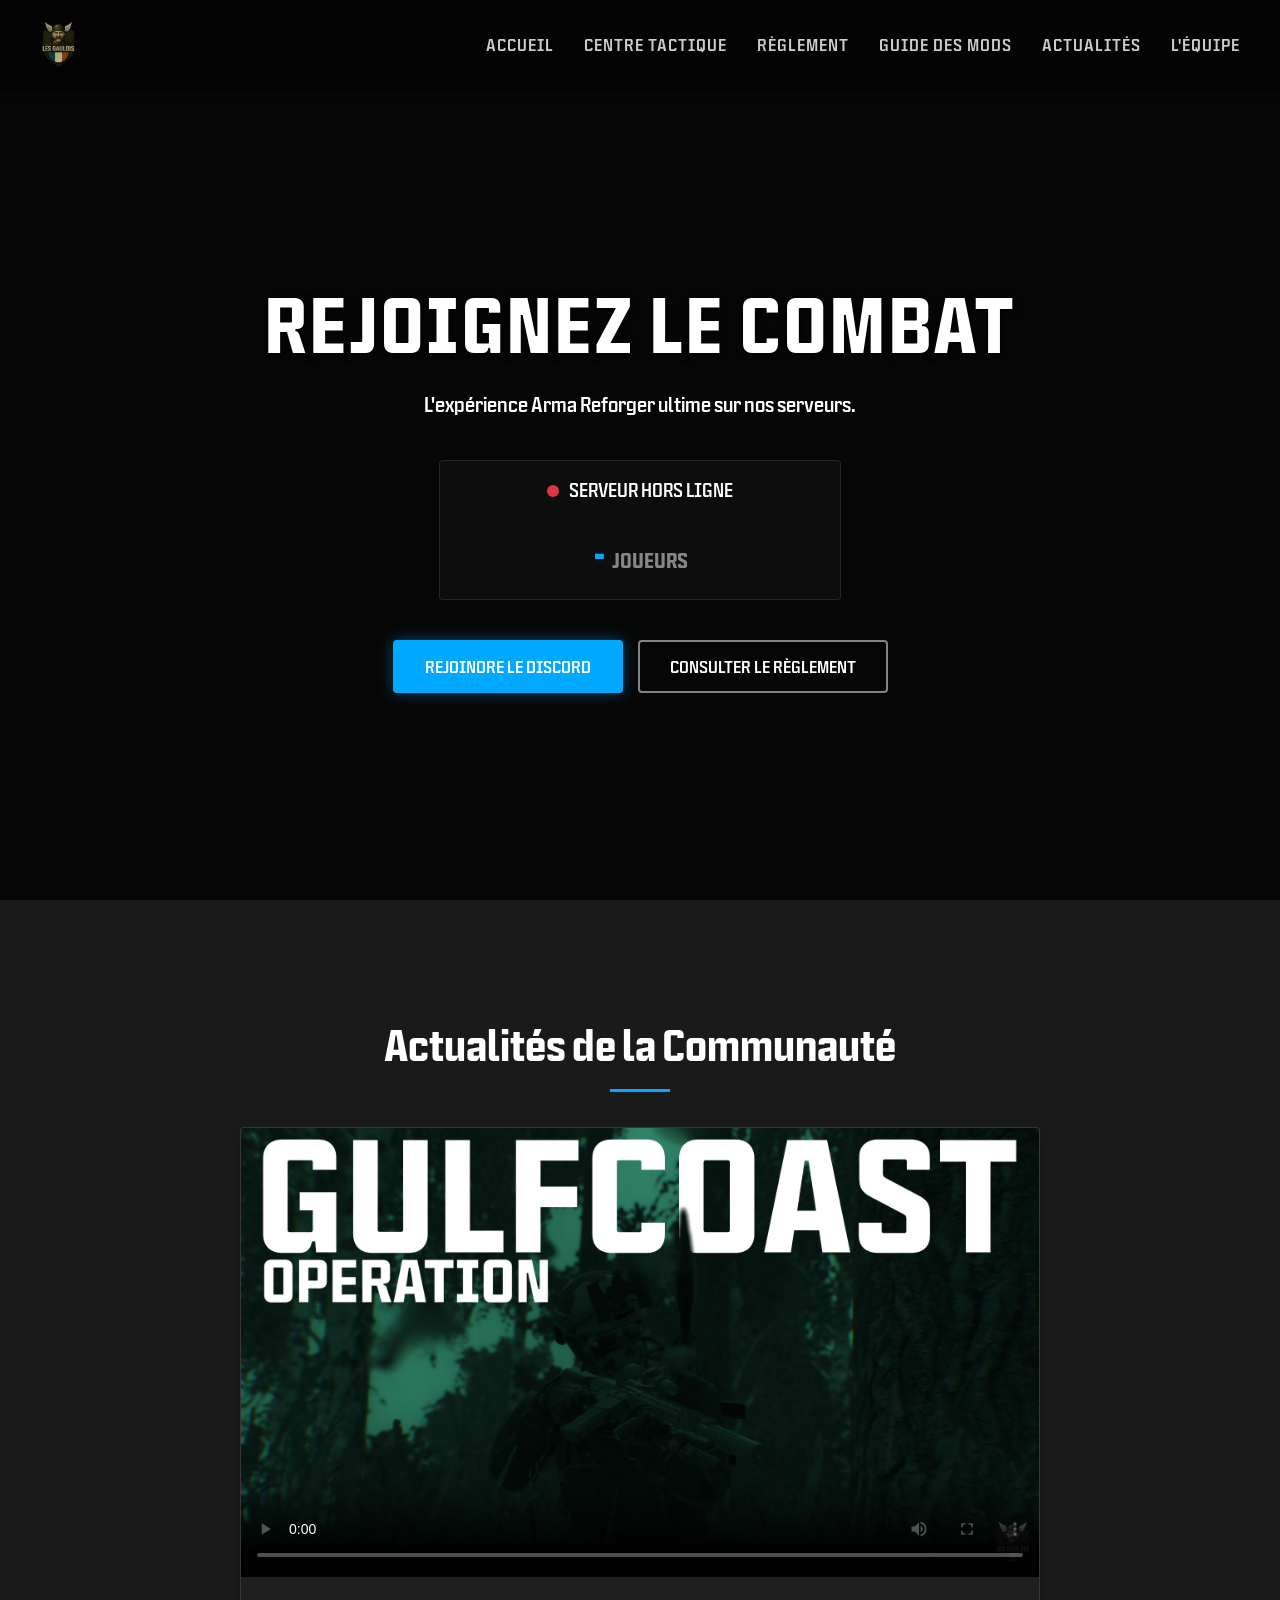
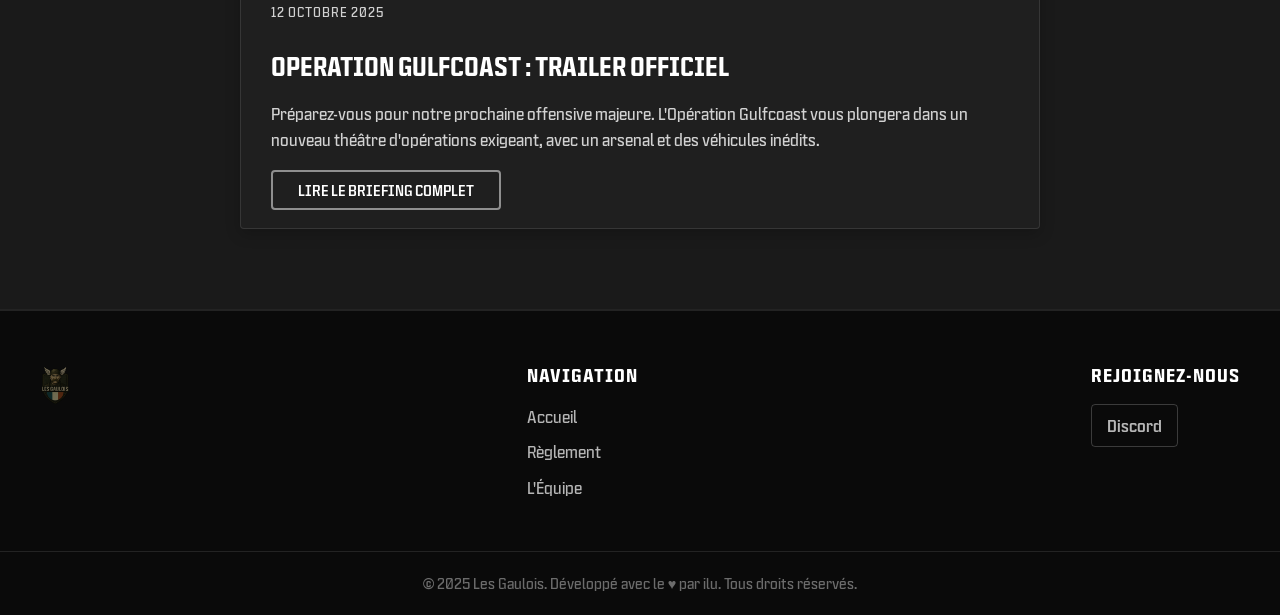
==== index.html @ 2ea382ca "feat: initialisation du site et restructuration stats" ====
<!DOCTYPE html>
<html lang="fr">
<head>
    <meta charset="UTF-8">
    <meta name="viewport" content="width=device-width, initial-scale=1.0">
    <link rel="icon" type="image/png" href="favicon.png">
    <title>Les Gaulois</title>
    <link rel="stylesheet" href="style.css">
</head>
<body class="home">

    <header class="main-header">
        <div class="container">
            <a href="index.html" class="logo">
                <img src="assets/logo.png" alt="Logo de la Communauté Arma Reforger">
            </a>
            
            <nav class="main-nav">
                <ul>
                    <li><a href="index.html">Accueil</a></li>
                    <li><a href="stats.html">Centre Tactique</a></li>
                    <li><a href="reglement.html">Règlement</a></li>
                    <li><a href="mods.html">Guide des Mods</a></li>
                    <li><a href="index.html#actualites">Actualités</a></li>
                    <li><a href="equipe.html">L'Équipe</a></li>
                </ul>
            </nav>

            <button class="hamburger-menu" aria-label="Ouvrir le menu">
                <span class="bar"></span>
                <span class="bar"></span>
                <span class="bar"></span>
            </button>
        </div>
    </header>

    <section class="hero-section">
        <video autoplay loop muted playsinline poster="assets/poster-image.jpg">
            <source src="assets/background-video.mp4" type="video/mp4">
            Votre navigateur ne supporte pas les vidéos.
        </video>

        <div class="video-overlay"></div>

        <div class="hero-content">
            <h1>REJOIGNEZ LE COMBAT</h1>
            <p class="text-medium">L'expérience Arma Reforger ultime sur nos serveurs.</p>
            
            <div class="server-status-container">
                <div class="server-status-box" style="width: 100%; max-width: 350px; margin: 0 auto; text-align: center;">
                    <div class="status-header" style="justify-content: center; border-bottom: none; margin-bottom: 5px;">
                        <span id="server-dot" class="status-dot offline"></span>
                        <h3 id="server-text" style="margin-left: 10px;">EN ATTENTE...</h3>
                    </div>
                    <div class="player-count">
                        <span id="online-players" style="color: #00A8FF;">-</span>
                        <span style="font-size: 1.2rem; color: rgba(255,255,255,0.5);"> JOUEURS</span>
                    </div>
                </div>
            </div>

            <div class="action-buttons">
                <a href="https://discord.gg/lesgaulois" target="_blank" class="btn btn-primary">Rejoindre le Discord</a>
                <a href="reglement.html" class="btn btn-secondary">Consulter le Règlement</a>
            </div>
        </div>
    </section>

    <section id="actualites" class="content-section alternate-bg">
        <div class="container">
            <h2>Actualités de la Communauté</h2>
            
            <div class="news-grid">
                <article class="news-card">
                    <div class="news-video-container">
                        <video controls poster="assets/poster-gulfcoast.png">
                            <source src="assets/trailergulf.mp4" type="video/mp4">
                            Votre navigateur ne supporte pas la lecture de vidéos.
                        </video>
                    </div>
                    <div class="news-content">
                        <p class="news-date">12 OCTOBRE 2025</p>
                        <h3>OPERATION GULFCOAST : TRAILER OFFICIEL</h3>
                        <p>Préparez-vous pour notre prochaine offensive majeure. L'Opération Gulfcoast vous plongera dans un nouveau théâtre d'opérations exigeant, avec un arsenal et des véhicules inédits.</p>
                        <a href="operation-gulfcoast.html" class="btn btn-secondary news-btn">Lire le briefing complet</a>
                    </div>
                </article>
            </div>
        </div>
    </section>

    <footer class="main-footer">
        <div class="container footer-content">
            <div class="footer-logo">
                <img src="assets/logo.png" alt="Logo Les Gaulois">
            </div>
            <div class="footer-nav">
                <h4>Navigation</h4>
                <ul>
                    <li><a href="index.html">Accueil</a></li>
                    <li><a href="reglement.html">Règlement</a></li>
                    <li><a href="equipe.html">L'Équipe</a></li>
                </ul>
            </div>
            <div class="footer-social">
                <h4>Rejoignez-nous</h4>
                <a href="https://discord.gg/lesgaulois" target="_blank" class="social-link">Discord</a>
            </div>
        </div>
        <div class="footer-copyright">
            <p>© 2025 Les Gaulois. Développé avec le &hearts; par ilu. Tous droits réservés.</p>
        </div>
    </footer>

    <script src="scripts/main.js" defer></script>

    <script>
        async function recupererStatsLive() {
            try {
                const reponse = await fetch('http://localhost:3000/api/stats');
                const data = await reponse.json();

                // On cible le sous-paquet "server"
                const serveur = data.server;

                const dot = document.getElementById('server-dot');
                const texteServeur = document.getElementById('server-text');

                if (serveur.status === "online") {
                    dot.classList.remove('offline');
                    dot.classList.add('online');
                    texteServeur.innerText = "SERVEUR EN LIGNE";
                    document.getElementById('online-players').innerText = serveur.joueursCount;
                } else {
                    dot.classList.remove('online');
                    dot.classList.add('offline');
                    texteServeur.innerText = "SERVEUR HORS LIGNE";
                    document.getElementById('online-players').innerText = "-";
                }
                
            } catch (erreur) {
                const dot = document.getElementById('server-dot');
                dot.classList.remove('online');
                dot.classList.add('offline');
                document.getElementById('server-text').innerText = "SERVEUR HORS LIGNE";
                document.getElementById('online-players').innerText = "-";
            }
        }

        setInterval(recupererStatsLive, 2000);
        recupererStatsLive();
    </script>

</body>
</html>
---- style.css ----
/*
 * ===================================================================
 * FEUILLE DE STYLE PRINCIPALE
 * PROJET : SITE WEB COMMUNAUTÉ ARMA REFORGER
 * VERSION : 1.0
 * DÉVELOPPEUR : REFORGER (Gemini)
 * ===================================================================
*/


/*
 * ===================================================================
 * 1. DECLARATION DE LA FAMILLE DE POLICES "HITMARKER TEXT"
 * ===================================================================
 * On déclare chaque poids et style de notre police pour un contrôle total.
*/

/* -- Style Normal (Regular) -- */
@font-face {
  font-family: 'HitmarkerText';
  src: url('fonts/HitmarkerText-Regular.woff2') format('woff2'),
       url('fonts/HitmarkerText-Regular.woff') format('woff');
  font-weight: 400; /* Valeur pour 'normal' */
  font-style: normal;
  font-display: swap;
}

/* -- Style Medium -- */
@font-face {
  font-family: 'HitmarkerText';
  src: url('fonts/HitmarkerText-Medium.woff2') format('woff2'),
       url('fonts/HitmarkerText-Medium.woff') format('woff');
  font-weight: 500; /* Valeur pour 'medium' */
  font-style: normal;
  font-display: swap;
}

/* -- Style Gras (Bold) -- */
@font-face {
  font-family: 'HitmarkerText';
  src: url('fonts/HitmarkerText-Bold.woff2') format('woff2'),
       url('fonts/HitmarkerText-Bold.woff') format('woff');
  font-weight: 700; /* Valeur pour 'bold' */
  font-style: normal;
  font-display: swap;
}

/* -- Style Italique -- */
@font-face {
  font-family: 'HitmarkerText';
  src: url('fonts/HitmarkerText-Italic.woff2') format('woff2'),
       url('fonts/HitmarkerText-Italic.woff') format('woff');
  font-weight: 400; /* Basé sur le poids normal */
  font-style: italic;
  font-display: swap;
}


/*
 * ===================================================================
 * 2. STYLES GÉNÉRAUX & UTILITAIRES
 * ===================================================================
 * Base pour l'ensemble du site.
*/

body {
  margin: 0;
  background-color: #121212; /* Fond sombre par défaut */
  color: #fff; /* Texte blanc par défaut */
  font-family: 'HitmarkerText', sans-serif; /* Application de notre police */
  font-weight: 400; /* Poids normal par défaut */
  line-height: 1.6; /* Hauteur de ligne pour une meilleure lisibilité */
}

/* Utilitaires : un container pour centrer et limiter la largeur du contenu */
.container {
    max-width: 1200px; /* Largeur maximale */
    margin: 0 auto; /* Centrage automatique */
    padding: 0 20px; /* Espacement de sécurité sur les côtés */
}


/*
 * ===================================================================
 * 3. EN-TÊTE PRINCIPAL (HEADER)
 * ===================================================================
 * Barre de navigation supérieure avec le logo.
*/

.main-header {
  position: absolute; /* Flotte au-dessus du contenu de la page */
  top: 0;
  left: 0;
  width: 100%;
  padding: 15px 0;
  z-index: 10; /* Priorité d'affichage élevée pour être toujours au-dessus */
  background-color: rgba(0, 0, 0, 0.4); /* Fond noir semi-transparent */
  backdrop-filter: blur(5px); /* Effet de flou sur ce qui est derrière (optionnel) */
  box-shadow: 0 2px 10px rgba(0,0,0,0.3); /* Ombre portée discrète */
}

.main-header .container {
    display: flex; /* Active Flexbox pour un alignement facile */
    justify-content: space-between; /* Espace maximal entre logo et menu (futur) */
    align-items: center; /* Alignement vertical parfait */
}

.main-header .logo img {
  height: 60px; /* Hauteur fixe du logo */
  width: auto; /* La largeur s'ajuste automatiquement */
  display: block; /* Évite les problèmes de marge sous l'image */
}


/*
 * ===================================================================
 * 4. SECTION HÉROÏQUE (VIDÉO)
 * ===================================================================
 * La première chose que les visiteurs voient.
*/

.home .hero-section {
  height: 100vh; /* Prend 100% de la hauteur de l'écran */
  width: 100%;
  position: relative; /* Référence pour le positionnement de ses enfants */
  display: flex;
  align-items: center; /* Centre le contenu verticalement */
  justify-content: center; /* Centre le contenu horizontalement */
  text-align: center;
}

.home .hero-section video {
  position: absolute;
  top: 50%;
  left: 50%;
  transform: translate(-50%, -50%); /* Technique de centrage absolu */
  min-width: 100%;
  min-height: 100%;
  width: auto;
  height: auto;
  z-index: 1; /* Couche la plus basse */
  object-fit: cover; /* S'assure que la vidéo couvre l'espace sans se déformer */
}

.home .video-overlay {
  position: absolute;
  top: 0;
  left: 0;
  width: 100%;
  height: 100%;
  background-color: rgba(0, 0, 0, 0.65); /* Filtre noir pour la lisibilité */
  z-index: 2; /* Au-dessus de la vidéo */
}

.home .hero-content {
  position: relative;
  z-index: 3; /* Au-dessus de tout le reste */
  padding: 20px;
}

.home .hero-content h1 {
  font-weight: 700; /* Utilise le fichier Bold */
  font-size: 4.5rem; /* Grande taille, relative */
  margin-bottom: 0.5rem;
  letter-spacing: 2px;
  text-shadow: 2px 2px 8px rgba(0,0,0,0.7); /* Ombre pour détacher le texte */
}

.home .hero-content p {
  font-weight: 500; /* Utilise le fichier Medium */
  font-size: 1.2rem;
  max-width: 600px;
  margin: 0 auto;
}


/*
 * ===================================================================
 * 5. ADAPTATION MOBILE (MEDIA QUERIES)
 * ===================================================================
 * Ces règles s'appliquent uniquement sur les écrans de 768px ou moins.
*/
@media (max-width: 768px) {
  .hero-content h1 {
    font-size: 2.5rem; /* Titre plus petit sur mobile */
  }
  .hero-content p {
    font-size: 1rem;
  }
  .main-header .logo img {
      height: 45px; /* Logo plus petit sur mobile */
  }
}
/*
 * ===================================================================
 * 5. STATUTS DES SERVEURS & BOUTONS D'ACTION
 * ===================================================================
*/

/* Conteneur principal pour les boîtes de statut */
.server-status-container {
  display: flex;
  justify-content: center;
  gap: 20px; /* Espace entre les boîtes */
  margin-top: 40px;
  flex-wrap: wrap; /* Permet aux boîtes de passer à la ligne sur mobile */
}

.server-status-box {
  background-color: rgba(18, 18, 18, 0.7);
  border: 1px solid rgba(255, 255, 255, 0.1);
  border-radius: 4px;
  padding: 15px 25px;
  width: 280px;
  backdrop-filter: blur(5px);
  transition: all 0.3s ease;
}

.server-status-box:hover {
    border-color: rgba(255, 255, 255, 0.4);
    transform: translateY(-3px);
}

.server-status-box .status-header {
  display: flex;
  align-items: center;
  margin-bottom: 10px;
  border-bottom: 1px solid rgba(255, 255, 255, 0.1);
  padding-bottom: 10px;
}

.server-status-box h3 {
  margin: 0 0 0 10px;
  font-size: 1.1rem;
  font-weight: 500; /* Medium */
}

.status-dot {
  width: 12px;
  height: 12px;
  border-radius: 50%;
  transition: background-color 0.5s ease;
}

.status-dot.online {
  background-color: #28a745; /* Vert tactique */
  box-shadow: 0 0 8px #28a745;
}

.status-dot.offline {
  background-color: #dc3545; /* Rouge */
}

.player-count {
  font-size: 2.5rem;
  font-weight: 700; /* Bold */
  text-align: center;
}

.player-count span {
  color: #fff;
}

/* --- Boutons d'action --- */
.action-buttons {
  margin-top: 40px;
  display: flex;
  justify-content: center;
  gap: 15px;
  flex-wrap: wrap;
}

.btn {
  font-family: 'HitmarkerText', sans-serif;
  font-weight: 500;
  text-decoration: none;
  color: #fff;
  padding: 12px 30px;
  border-radius: 4px;
  text-transform: uppercase;
  font-size: 1rem;
  transition: all 0.3s ease;
  border: 2px solid transparent;
}

.btn-primary {
  background-color: #00A8FF; /* Un bleu électrique comme couleur d'accentuation */
  box-shadow: 0 0 15px rgba(0, 168, 255, 0.4);
}

.btn-primary:hover {
  background-color: #33bbff;
  box-shadow: 0 0 25px rgba(0, 168, 255, 0.7);
  transform: translateY(-3px);
}

.btn-secondary {
  background-color: transparent;
  border-color: rgba(255, 255, 255, 0.5);
}

.btn-secondary:hover {
  background-color: #fff;
  color: #121212;
  border-color: #fff;
}
/*
 * ===================================================================
 * 6. NAVIGATION PRINCIPALE
 * ===================================================================
*/
.main-nav ul {
  margin: 0;
  padding: 0;
  list-style: none; /* Retire les puces */
  display: flex;
  gap: 30px; /* Espace entre les liens */
}

.main-nav a {
  color: rgba(255, 255, 255, 0.8);
  text-decoration: none;
  font-weight: 500; /* Medium */
  font-size: 1rem;
  text-transform: uppercase;
  letter-spacing: 1px;
  position: relative;
  padding: 5px 0;
  transition: color 0.3s ease;
}

.main-nav a:hover {
  color: #fff;
}

/* Soulignage animé au survol */
.main-nav a::after {
  content: '';
  position: absolute;
  bottom: 0;
  left: 0;
  width: 100%;
  height: 2px;
  background-color: #00A8FF;
  transform: scaleX(0);
  transform-origin: right;
  transition: transform 0.4s cubic-bezier(0.19, 1, 0.22, 1);
}

.main-nav a:hover::after {
  transform: scaleX(1);
  transform-origin: left;
}

/*
 * ===================================================================
 * 7. SECTIONS DE CONTENU
 * ===================================================================
*/
.content-section {
  padding: 80px 0;
  position: relative;
  z-index: 5; /* Priorité d'affichage moyenne, suffisante pour passer au-dessus de la vidéo */
  background-color: #121212; /* On s'assure qu'elle a un fond opaque */
}
.alternate-bg {
    background-color: #1a1a1a; /* On ré-applique le fond alternatif pour la section actualités */
}

.content-section h2 {
  font-size: 2.5rem;
  text-align: center;
  margin-bottom: 50px;
  position: relative;
}

/* Ligne décorative sous les titres de section */
.content-section h2::after {
    content: '';
    position: absolute;
    bottom: -15px;
    left: 50%;
    transform: translateX(-50%);
    width: 60px;
    height: 3px;
    background-color: #00A8FF;
}

/* Fond alternatif pour rythmer la page */
.alternate-bg {
  background-color: #1a1a1a;
}

/* Comportement de défilement fluide */
html {
    scroll-behavior: smooth;
}
/*
 * ===================================================================
 * 8. STYLES SPÉCIFIQUES AU RÈGLEMENT
 * ===================================================================
*/
.last-updated {
  text-align: center;
  margin-bottom: 40px;
  color: rgba(255, 255, 255, 0.5);
  font-style: italic;
}

.rules-container {
  max-width: 900px; /* Conteneur plus étroit pour la lecture */
  margin: 0 auto;
  text-align: left;
}

.rule-category {
  background-color: rgba(255, 255, 255, 0.03);
  border-left: 4px solid #00A8FF;
  padding: 20px 30px;
  margin-bottom: 30px;
}

.rule-category h3 {
  margin-top: 0;
  margin-bottom: 15px;
  font-weight: 700;
  color: #00A8FF;
}

.rule-category ul, .rule-category ol {
  padding-left: 20px;
}

.rule-category li {
  margin-bottom: 10px;
}

.disclaimer {
  margin-top: 20px;
  padding: 15px;
  background-color: rgba(220, 53, 69, 0.1); /* Fond rouge très léger */
  border: 1px solid rgba(220, 53, 69, 0.4);
  border-radius: 4px;
  font-weight: 500;
}
/*
 * ===================================================================
 * 9. STYLES SPÉCIFIQUES AUX ACTUALITÉS
 * ===================================================================
*/
.news-grid {
  display: grid;
  grid-template-columns: 1fr; /* Une seule colonne pour l'instant */
  gap: 30px;
  max-width: 800px;
  margin: 0 auto;
}

.news-card {
  background-color: #1f1f1f;
  border: 1px solid rgba(255, 255, 255, 0.1);
  border-radius: 4px;
  overflow: hidden; /* Pour que la vidéo respecte les coins arrondis */
  box-shadow: 0 5px 15px rgba(0,0,0,0.2);
  transition: transform 0.3s ease, box-shadow 0.3s ease;
}

.news-card:hover {
    transform: translateY(-5px);
    box-shadow: 0 8px 25px rgba(0,0,0,0.3);
}

.news-video-container video {
  width: 100%;
  display: block; /* Supprime l'espace blanc sous la vidéo */
}

.news-content {
  padding: 25px 30px;
  text-align: left;
}

.news-date {
  font-size: 0.8rem;
  font-weight: 500;
  color: rgba(255, 255, 255, 0.5);
  margin: 0 0 10px 0;
  text-transform: uppercase;
  letter-spacing: 1px;
}

.news-card h3 {
  margin: 0 0 15px 0;
  font-size: 1.5rem;
  color: #fff;
}

.news-card p {
  margin: 0 0 25px 0;
  color: rgba(255, 255, 255, 0.8);
  font-weight: 400; /* Regular */
}

.news-btn {
    /* Style optionnel si vous voulez qu'il soit différent des autres */
    padding: 10px 25px;
    font-size: 0.9rem;
}
/*
 * ===================================================================
 * 10. STYLES SPÉCIFIQUES À L'ÉQUIPE
 * ===================================================================
*/
.team-grid {
    display: grid;
    /* Crée 1 à 4 colonnes selon l'espace disponible */
    grid-template-columns: repeat(auto-fit, minmax(280px, 1fr));
    gap: 25px; /* Espace entre les cartes */
    max-width: 1200px;
    margin: 0 auto;
}

.team-member-card {
    background-color: #1a1a1a;
    border: 1px solid rgba(255, 255, 255, 0.1);
    padding: 25px;
    text-align: center;
    transition: all 0.3s ease;
}

.team-member-card:hover {
    background-color: #222;
    border-color: #00A8FF;
}

.member-role {
    display: block;
    font-size: 0.9rem;
    font-weight: 500;
    color: rgba(255, 255, 255, 0.6);
    text-transform: uppercase;
    letter-spacing: 1px;
    margin-bottom: 10px;
}

.member-name {
    font-size: 1.5rem;
    font-weight: 700;
    margin: 0;
}

/* Style spécifique pour la haute direction */
.founder, .manager, .com-manager {
    border-top: 3px solid #00A8FF;
}

/* --- Section des administrateurs --- */

.admin-section-title {
    text-align: center;
    font-weight: 500;
    text-transform: uppercase;
    letter-spacing: 2px;
    margin: 70px 0 30px 0;
    color: rgba(255, 255, 255, 0.7);
}

.admin-grid {
    grid-template-columns: repeat(auto-fit, minmax(350px, 1fr));
}

.team-member-card.admin {
    text-align: left;
    background: repeating-linear-gradient(
        45deg,
        #1a1a1a,
        #1a1a1a 10px,
        #1c1c1c 10px,
        #1c1c1c 20px
    ); /* Fond subtilement hachuré */
}

.member-name-list {
    font-size: 1.1rem;
    font-weight: 400;
    color: rgba(255, 255, 255, 0.9);
    line-height: 1.8;
    margin: 0;
}
/*
 * ===================================================================
 * 12. SYSTÈME D'ONGLETS POUR RÈGLEMENT
 * ===================================================================
*/
.common-protocol {
    border-left-color: #f0ad4e; /* Orange pour les règles communes */
    text-align: left;
    max-width: 900px;
    margin: 40px auto;
}
.common-protocol h3 {
    color: #f0ad4e;
}

.rules-tabs {
  text-align: center;
  margin-bottom: 30px;
}

.tab-link {
  font-family: 'HitmarkerText', sans-serif;
  background: none;
  border: 2px solid rgba(255, 255, 255, 0.4);
  color: rgba(255, 255, 255, 0.7);
  padding: 10px 25px;
  margin: 0 5px;
  cursor: pointer;
  font-size: 1rem;
  font-weight: 500;
  text-transform: uppercase;
  transition: all 0.3s ease;
}

.tab-link:hover {
  background-color: rgba(0, 168, 255, 0.2);
  color: #fff;
}

.tab-link.active {
  background-color: #00A8FF;
  border-color: #00A8FF;
  color: #fff;
  box-shadow: 0 0 15px rgba(0, 168, 255, 0.5);
}

.rules-content {
  display: none; /* Cacher tous les contenus par défaut */
  animation: fadeIn 0.5s ease;
}

.rules-content.active {
  display: block; /* Afficher uniquement le contenu actif */
}

@keyframes fadeIn {
  from { opacity: 0; transform: translateY(10px); }
  to { opacity: 1; transform: translateY(0); }
}  
/*
 * ===================================================================
 * 13 (v2). CORRECTIF DÉFINITIF POUR BANNIÈRES D'ARTICLES
 * ===================================================================
*/

/* Étape 1 : On s'assure que le header est le conteneur de référence */
.article-header {
    min-height: 1vh; /* On utilise min-height pour plus de flexibilité */
    height: auto; /* La hauteur s'adaptera au contenu */
    padding-top: 100px; /* On ajoute un espacement conséquent en haut */
    padding-bottom: 10px; /* On ajoute un peu d'espace en bas */
    position: relative;
    display: flex;
    align-items: center;
    justify-content: center;
    text-align: center;
    background-size: cover;
    background-position: center;
    background-attachment: fixed;
}

/* Étape 2 : L'overlay est un enfant direct, positionné à l'arrière-plan */
.article-header .video-overlay {
    position: absolute;
    top: 0;
    left: 0;
    width: 100%;
    height: 100%;
    z-index: 1; /* Il est à la couche 1 (la plus basse) */
}

/* Étape 3 : Le conteneur du texte est aussi un enfant direct, positionné AU-DESSUS */
.article-header .container {
    position: relative; /* Essentiel pour que z-index fonctionne */
    z-index: 2; /* Il est à la couche 2, donc au-dessus de l'overlay */
}
/*
 * ===================================================================
 * 14. MISE À JOUR DE LA PAGE ÉQUIPE
 * ===================================================================
*/

.team-intro {
    display: flex; /* Aligne l'image et le texte côte à côte */
    align-items: center; /* Centre verticalement */
    gap: 40px; /* Espace entre l'image et le texte */
    margin-bottom: 80px; /* Espace avant la liste du staff */
    background-color: #1a1a1a;
    border: 1px solid rgba(255, 255, 255, 0.05);
    padding: 30px;
}

.team-intro img {
    max-width: 40%; /* L'image prend 40% de la largeur */
    height: auto;
    object-fit: cover;
    border: 1px solid rgba(255, 255, 255, 0.1);
}

.team-intro .intro-text {
    flex: 1; /* Le texte prend le reste de l'espace disponible */
}

.team-intro .intro-text p {
    font-size: 1.2rem;
    font-weight: 400; /* Regular */
    line-height: 1.8;
    color: rgba(255, 255, 255, 0.8);
    margin: 0;
}

/* --- Adaptation pour les écrans plus petits --- */
@media (max-width: 992px) {
    .team-intro {
        flex-direction: column; /* Passe en mode colonne sur mobile */
    }
    .team-intro img {
        max-width: 100%; /* L'image prend toute la largeur */
    }
}
.no-top-padding h2 {
  margin-top: 0;
}
/*
 * ===================================================================
 * 16. PIED DE PAGE (FOOTER)
 * ===================================================================
*/

.main-footer {
    background-color: #0a0a0a; /* Un noir un peu plus profond */
    padding: 50px 0 20px 0;
    border-top: 2px solid rgba(255, 255, 255, 0.1);
    color: rgba(255, 255, 255, 0.7);
}

.footer-content {
    display: flex;
    justify-content: space-between;
    gap: 40px;
    margin-bottom: 40px;
    flex-wrap: wrap; /* Permet de passer en colonne sur mobile */
}

.footer-logo img {
    height: 50px;
    opacity: 0.6;
}

.main-footer h4 {
    font-size: 1.1rem;
    font-weight: 700;
    color: #fff;
    margin: 0 0 15px 0;
    text-transform: uppercase;
    letter-spacing: 1px;
}

.footer-nav ul {
    list-style: none;
    padding: 0;
    margin: 0;
}

.footer-nav li {
    margin-bottom: 10px;
}

.footer-nav a, .social-link {
    color: rgba(255, 255, 255, 0.7);
    text-decoration: none;
    transition: color 0.3s ease;
}

.footer-nav a:hover, .social-link:hover {
    color: #00A8FF;
}

.social-link {
    display: inline-block;
    padding: 8px 15px;
    border: 1px solid rgba(255, 255, 255, 0.2);
    border-radius: 4px;
    font-weight: 500;
}

.footer-copyright {
    text-align: center;
    border-top: 1px solid rgba(255, 255, 255, 0.1);
    padding-top: 20px;
}

.footer-copyright p {
    margin: 0;
    font-size: 0.9rem;
    color: rgba(255, 255, 255, 0.4);
}
/*
 * ===================================================================
 * 17. MENU HAMBURGER & RESPONSIVE NAVIGATION
 * ===================================================================
*/

.hamburger-menu {
    display: none; /* Caché par défaut sur grand écran */
    background: none;
    border: none;
    cursor: pointer;
    padding: 10px;
    z-index: 1000;
}

.hamburger-menu .bar {
    display: block;
    width: 25px;
    height: 3px;
    margin: 5px auto;
    background-color: #fff;
    transition: all 0.3s ease-in-out;
}

/* On applique ces styles sur les écrans de 768px ou moins */
@media (max-width: 768px) {
    .main-nav ul {
        /* On transforme le menu en un bloc vertical */
        position: absolute;
        top: 80px; /* Hauteur de votre header */
        left: 0;
        width: 100%;
        background-color: #121212;
        flex-direction: column;
        align-items: center;
        padding: 20px 0;

        /* On le cache en dehors de l'écran par défaut */
        transform: translateY(-120%);
        transition: transform 0.4s ease-in-out;
    }

    /* Quand le menu est ouvert, on le fait apparaître */
    .main-nav.is-open ul {
        transform: translateY(0);
    }

    .main-nav a {
        font-size: 1.2rem;
        padding: 15px 0;
    }

    /* On cache le menu horizontal */
    .main-nav {
        order: 3; /* Change l'ordre pour le flexbox */
    }

    /* On affiche le bouton hamburger */
    .hamburger-menu {
        display: block;
        order: 2;
    }

    /* Animation du hamburger en croix (X) quand il est actif */
    .hamburger-menu.is-active .bar:nth-child(2) {
        opacity: 0;
    }
    .hamburger-menu.is-active .bar:nth-child(1) {
        transform: translateY(8px) rotate(45deg);
    }
    .hamburger-menu.is-active .bar:nth-child(3) {
        transform: translateY(-8px) rotate(-45deg);
    }
}
/*
 * ===================================================================
 * 18. PAGE GUIDE DES MODS
 * ===================================================================
*/
.workshop-cta {
    text-align: center;
    background-color: #1a1a1a;
    padding: 40px;
    margin: 40px 0 60px 0;
    border: 1px solid rgba(255, 255, 255, 0.1);
}

.workshop-cta h2 {
    margin-top: 0;
}

.btn-large {
    padding: 15px 40px;
    font-size: 1.2rem;
    font-weight: 700;
    margin: 20px 0;
}

.small-text {
    font-size: 0.9rem;
    color: rgba(255, 255, 255, 0.5);
    margin-top: 10px;
}

.accordion-item {
    border-bottom: 1px solid rgba(255, 255, 255, 0.1);
}

.accordion-header {
    font-family: 'HitmarkerText', sans-serif;
    background: none;
    border: none;
    color: #fff;
    width: 100%;
    text-align: left;
    padding: 20px;
    font-size: 1.3rem;
    font-weight: 500;
    cursor: pointer;
    transition: background-color 0.3s ease;
    position: relative;
}

.accordion-header::after {
    content: '+';
    position: absolute;
    right: 20px;
    font-size: 2rem;
    color: #00A8FF;
    transition: transform 0.3s ease;
}

.accordion-header.active::after {
    transform: rotate(45deg);
}

.accordion-item:hover .accordion-header {
    background-color: #1f1f1f;
}

.accordion-content {
    max-height: 0;
    overflow: hidden;
    transition: max-height 0.4s ease-out, padding 0.4s ease-out;
    background-color: #111;
}

.accordion-content ul {
    padding: 20px 40px;
    margin: 0;
    list-style-type: square;
}
.accordion-content li {
    margin-bottom: 10px;
}
.accordion-content p {
    padding: 20px 40px 0 40px;
    margin-top: 0;
}
/*
 * ===================================================================
 * 20. PAGE ANIMÉE "OPERATION GULFCOAST"
 * ===================================================================
*/
.briefing-terminal {
    background-color: #0c0c0c;
    padding: 100px 0;
    font-family: 'Courier New', Courier, monospace; /* Police de terminal */
}

.briefing-terminal pre {
    margin: 0;
    white-space: pre-wrap; /* Permet le retour à la ligne */
    word-wrap: break-word;
}

.briefing-terminal code {
    color: #00ff41; /* Vert phosphore */
    font-size: 1.1rem;
    line-height: 1.8;
    text-shadow: 0 0 5px rgba(0, 255, 65, 0.5);
}

/* Le curseur qui clignote, géré par la librairie JS */
.typed-cursor {
    opacity: 1;
    animation: blink 0.7s infinite;
}
@keyframes blink {
    0% { opacity: 1; }
    50% { opacity: 0; }
    100% { opacity: 1; }
}

/* --- Styles pour la liste des nouveautés --- */
.asset-debrief {
    padding-top: 60px;
}
.vehicle-grid {
    display: grid;
    grid-template-columns: 1fr 1fr;
    gap: 30px;
    margin: 40px 0;
}
.faction-column h4 {
    font-size: 1.5rem;
    padding-bottom: 10px;
    margin-bottom: 20px;
    border-bottom: 2px solid;
}
.faction-column.nato h4 { border-color: #00A8FF; color: #00A8FF; }
.faction-column.ussr h4 { border-color: #dc3545; color: #dc3545; }
.faction-column ul { list-style: none; padding: 0; }
.faction-column li {
    background-color: #1f1f1f;
    padding: 10px 15px;
    margin-bottom: 8px;
    font-weight: 500;
}
.gear-section {
    margin-top: 60px;
    padding-top: 30px;
    border-top: 1px solid rgba(255, 255, 255, 0.1);
}

@media (max-width: 768px) {
    .vehicle-grid {
        grid-template-columns: 1fr; /* Une seule colonne sur mobile */
    }
}
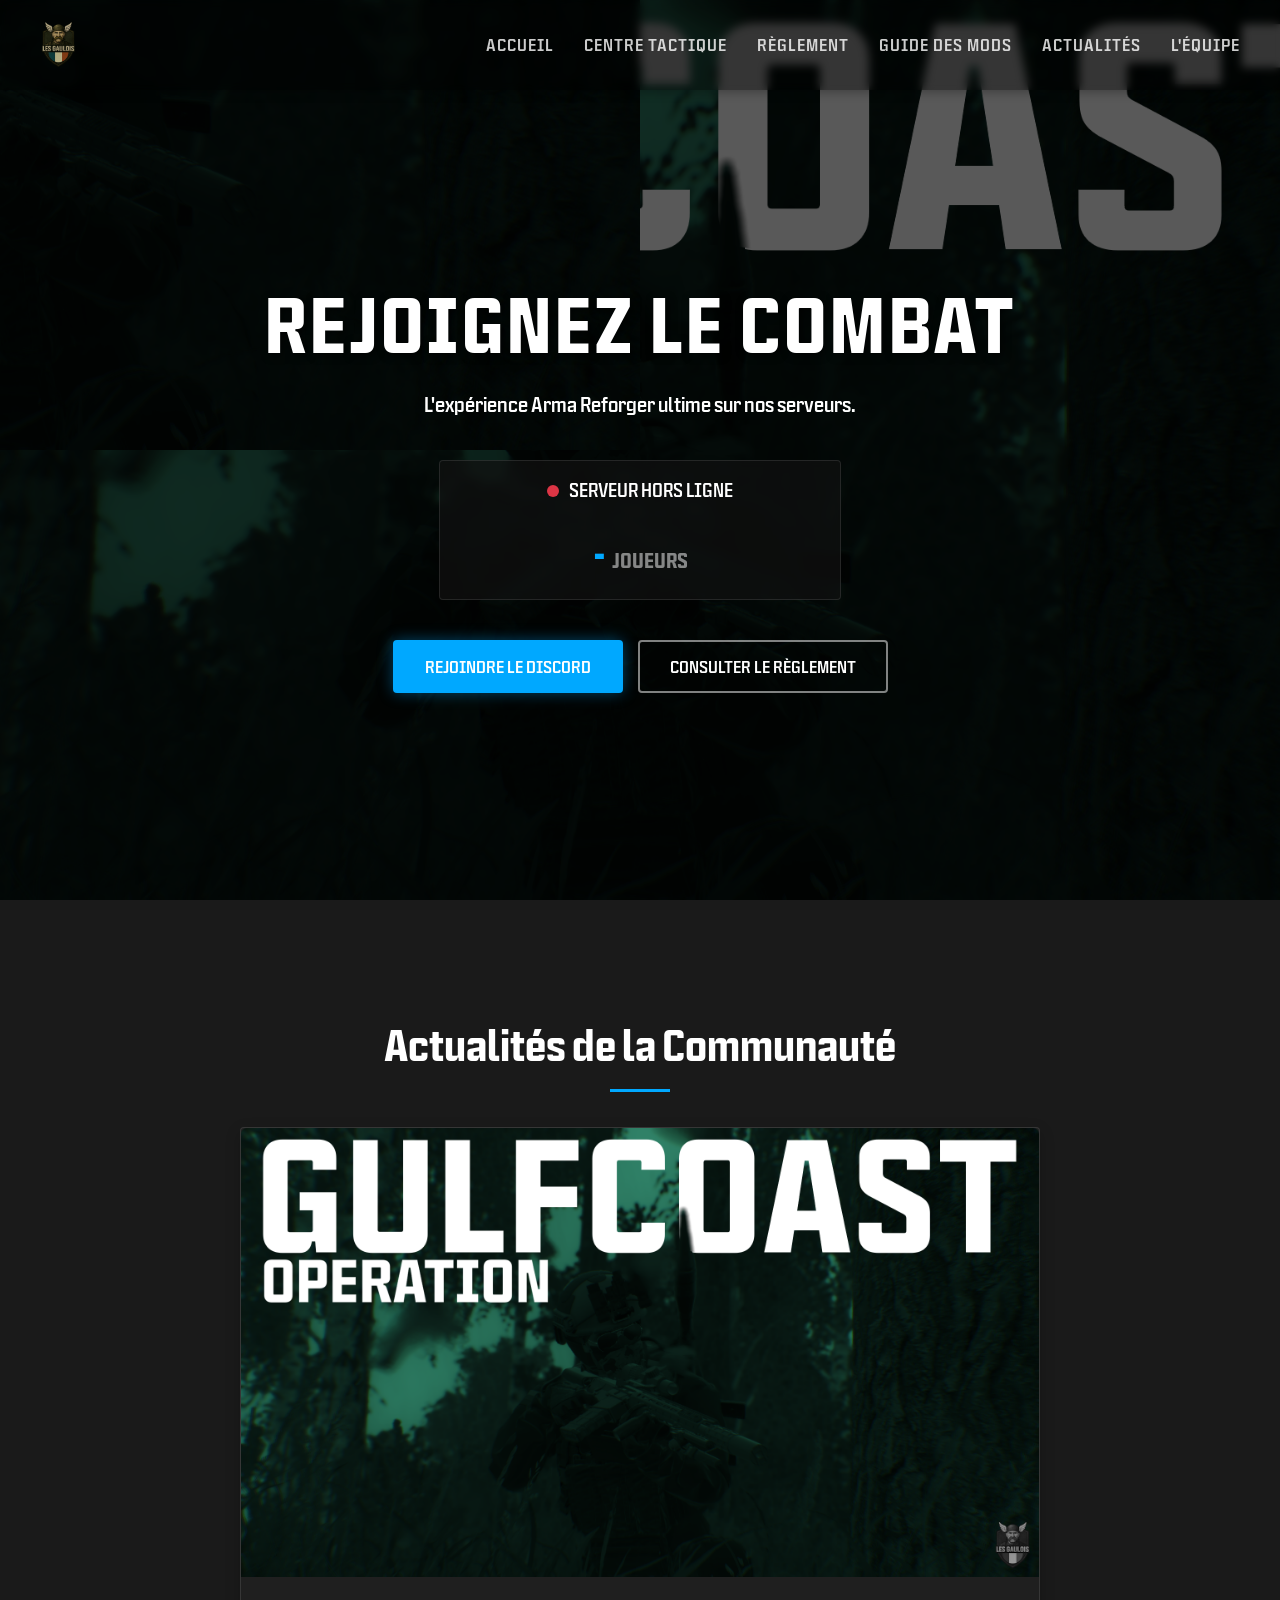
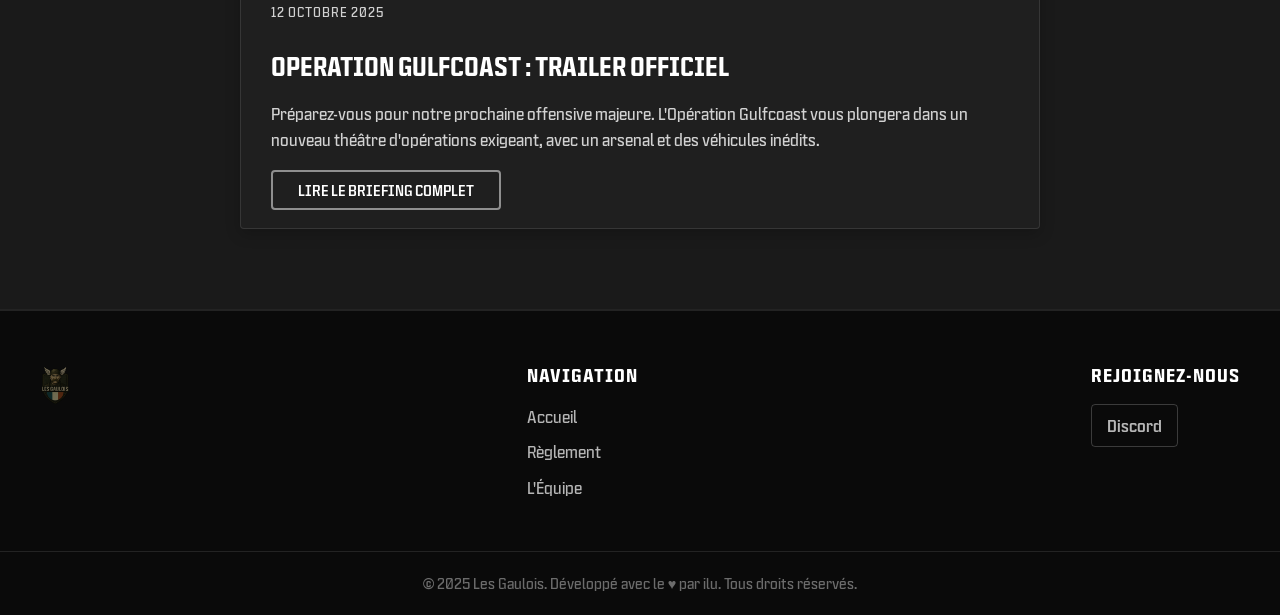
==== commit 52ef3c6d: "feat: implementation des outils d'analyse et de gestion admin (Phase 3)" ====
--- a/index.html
+++ b/index.html
@@ -34,10 +34,9 @@
         </div>
     </header>
 
-    <section class="hero-section">
-        <video autoplay loop muted playsinline poster="assets/poster-image.jpg">
+    <section class="hero-section" style="background-image: url('assets/poster-gulfcoast.png'); background-size: cover; background-position: center;">
+        <video autoplay loop muted playsinline poster="assets/poster-gulfcoast.png" style="position: absolute; top: 0; left: 0; width: 100%; height: 100%; object-fit: cover; z-index: 0;">
             <source src="assets/background-video.mp4" type="video/mp4">
-            Votre navigateur ne supporte pas les vidéos.
         </video>
 
         <div class="video-overlay"></div>
@@ -72,11 +71,8 @@
             
             <div class="news-grid">
                 <article class="news-card">
-                    <div class="news-video-container">
-                        <video controls poster="assets/poster-gulfcoast.png">
-                            <source src="assets/trailergulf.mp4" type="video/mp4">
-                            Votre navigateur ne supporte pas la lecture de vidéos.
-                        </video>
+                    <div class="news-video-container" style="position: relative;">
+                        <img src="assets/poster-gulfcoast.png" alt="Opération Gulfcoast" style="width: 100%; height: 100%; object-fit: cover; border-radius: 6px 6px 0 0; display: block;">
                     </div>
                     <div class="news-content">
                         <p class="news-date">12 OCTOBRE 2025</p>
@@ -117,7 +113,10 @@
     <script>
         async function recupererStatsLive() {
             try {
-                const reponse = await fetch('http://localhost:3000/api/stats');
+                const API_URL = window.location.hostname === 'localhost' || window.location.hostname === '127.0.0.1'
+                    ? 'http://localhost:3000'
+                    : 'https://lgtracker-api.onrender.com';
+                const reponse = await fetch(`${API_URL}/api/stats`);
                 const data = await reponse.json();
 
                 // On cible le sous-paquet "server"
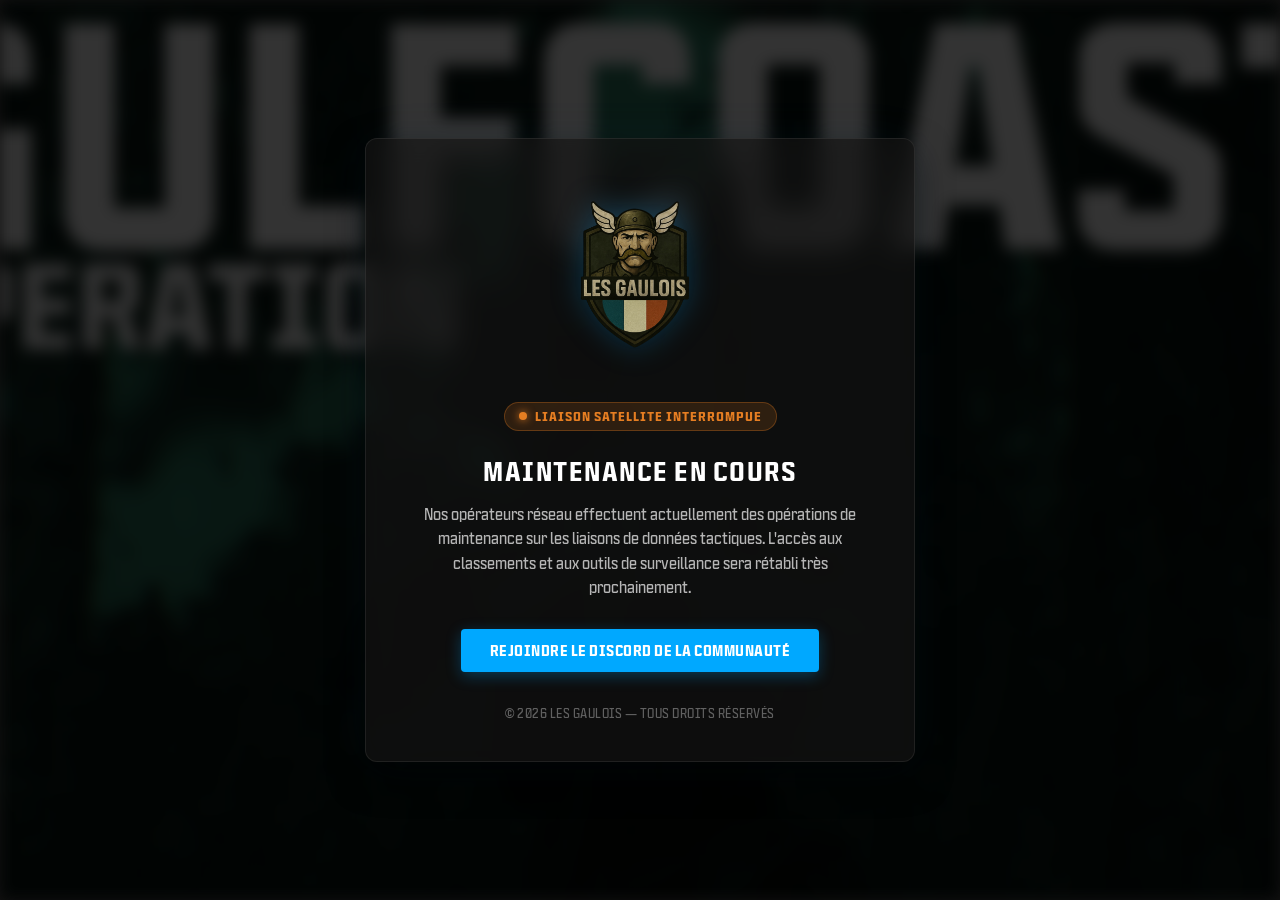
==== commit 692bf410: "feat: mise en place de la page de maintenance avec acces secret admin" ====
--- a/index.html
+++ b/index.html
@@ -1,6 +1,7 @@
 <!DOCTYPE html>
 <html lang="fr">
 <head>
+    <script src="scripts/maintenance.js"></script>
     <meta charset="UTF-8">
     <meta name="viewport" content="width=device-width, initial-scale=1.0">
     <link rel="icon" type="image/png" href="favicon.png">
